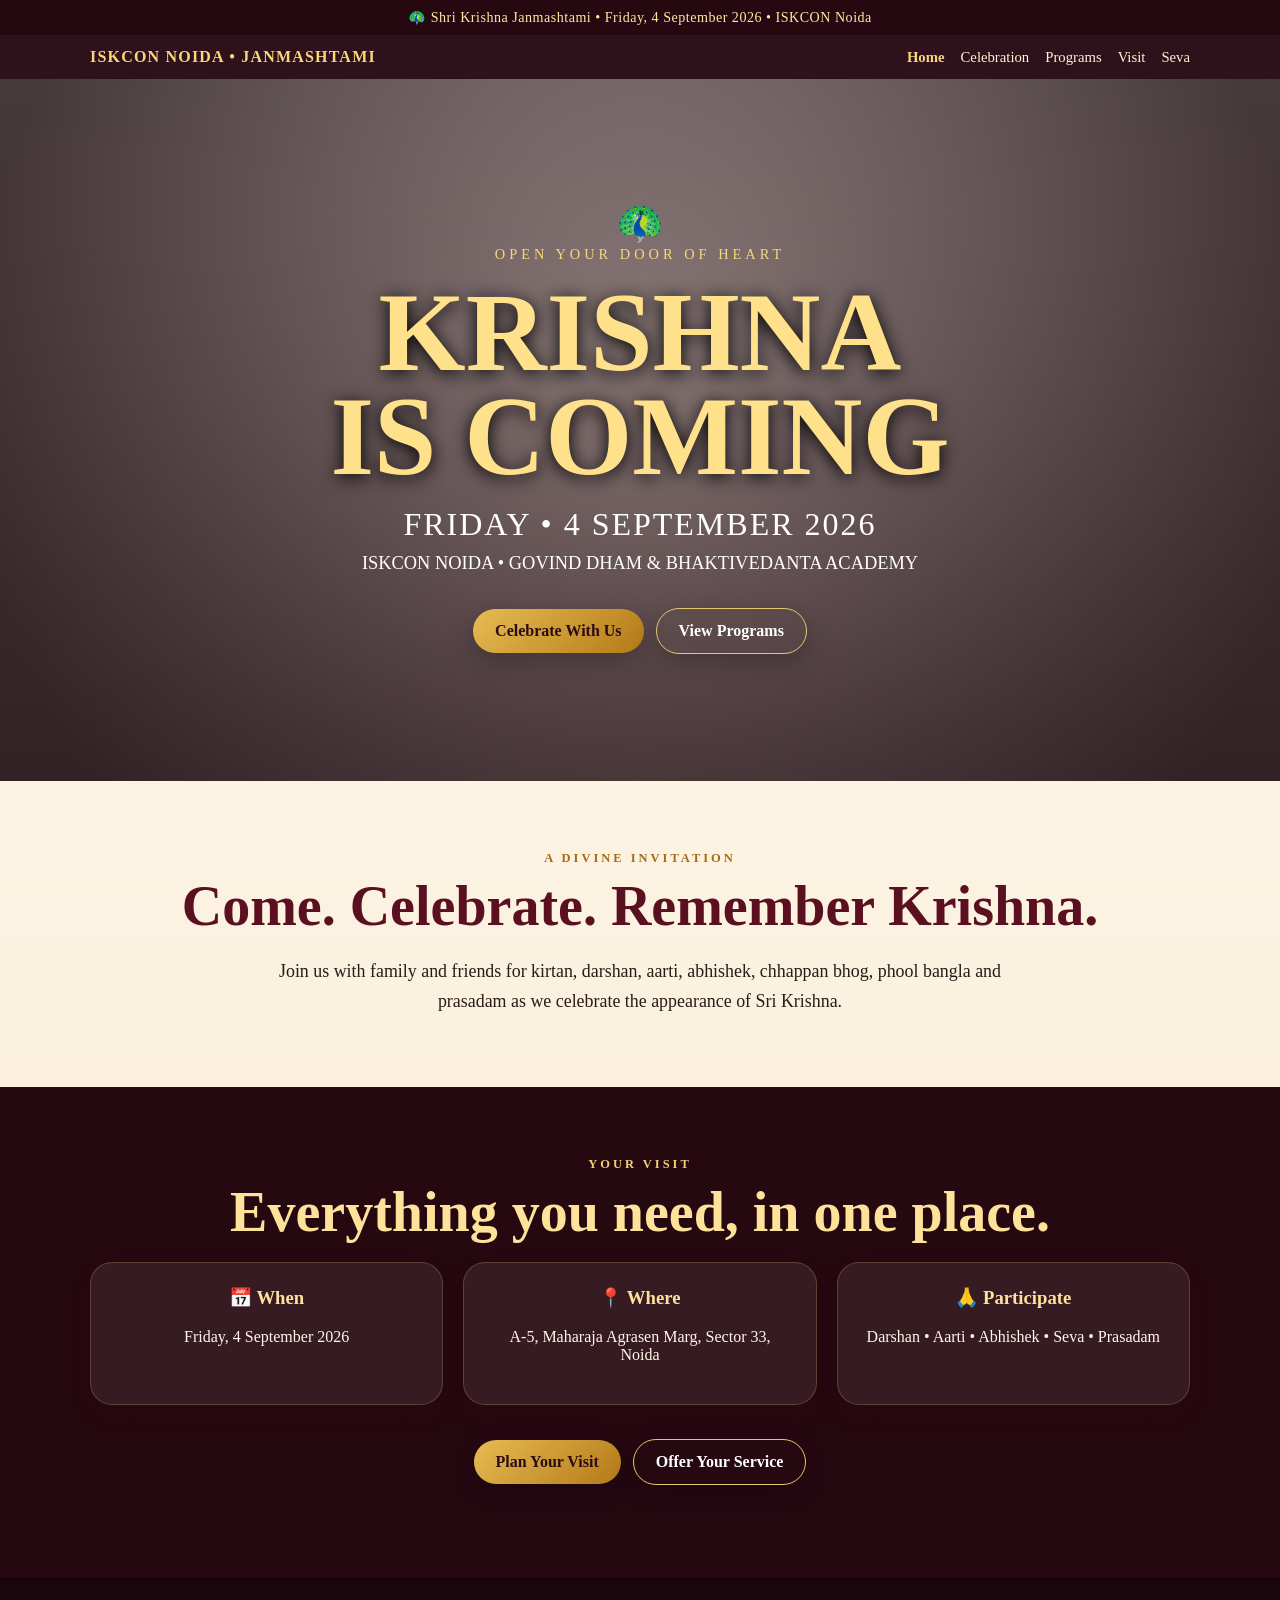
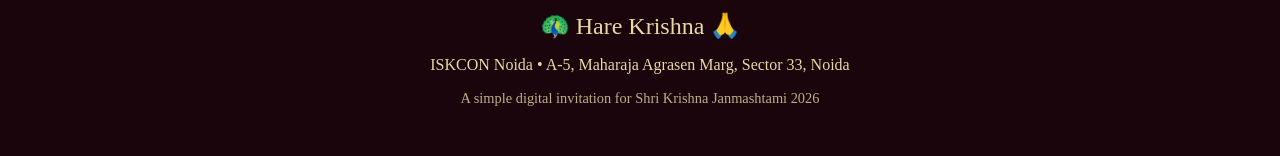
==== index.html @ 8eae0d27 "Add files via upload" ====
<!doctype html><html lang="en"><head><meta charset="utf-8"><meta name="viewport" content="width=device-width,initial-scale=1">
<title>Krishna Is Coming — Janmashtami 2026</title><meta name="description" content="Shri Krishna Janmashtami 2026 at ISKCON Noida — 4 September 2026.">
<link rel="stylesheet" href="style.css"></head><body><div class="topbar">🦚 Shri Krishna Janmashtami • Friday, 4 September 2026 • ISKCON Noida</div>
<nav><div class="container navin"><a class="brand" href="index.html">ISKCON NOIDA • JANMASHTAMI</a>
<div class="navlinks"><a href="index.html" style="color:#f6d77c;font-weight:700">Home</a><a href="celebration.html">Celebration</a><a href="programs.html">Programs</a><a href="visit.html">Visit</a><a href="seva.html">Seva</a></div></div></nav><section class="hero"><div class="hero-content">
<div class="peacock">🦚</div><div class="kicker">OPEN YOUR DOOR OF HEART</div>
<h1>KRISHNA<br>IS COMING</h1><div class="hero-date">FRIDAY • 4 SEPTEMBER 2026</div>
<div class="hero-place">ISKCON NOIDA • GOVIND DHAM & BHAKTIVEDANTA ACADEMY</div>
<a class="btn" href="celebration.html">Celebrate With Us</a><a class="btn alt" href="programs.html">View Programs</a>
</div></section>
<section class="section"><div class="container center"><div class="eyebrow">A divine invitation</div>
<h2>Come. Celebrate. Remember Krishna.</h2>
<p class="lead" style="margin:0 auto">Join us with family and friends for kirtan, darshan, aarti, abhishek, chhappan bhog, phool bangla and prasadam as we celebrate the appearance of Sri Krishna.</p>
</div></section>
<section class="section dark"><div class="container center"><div class="eyebrow">Your visit</div><h2>Everything you need, in one place.</h2>
<div class="grid"><div class="card"><h3>📅 When</h3><p>Friday, 4 September 2026</p></div><div class="card"><h3>📍 Where</h3><p>A-5, Maharaja Agrasen Marg, Sector 33, Noida</p></div><div class="card"><h3>🙏 Participate</h3><p>Darshan • Aarti • Abhishek • Seva • Prasadam</p></div></div>
<p style="margin-top:28px"><a class="btn" href="visit.html">Plan Your Visit</a><a class="btn alt" href="seva.html">Offer Your Service</a></p></div></section><footer><div class="container"><div style="font-size:1.5rem">🦚 Hare Krishna 🙏</div>
<p>ISKCON Noida • A-5, Maharaja Agrasen Marg, Sector 33, Noida</p>
<p class="small">A simple digital invitation for Shri Krishna Janmashtami 2026</p></div></footer></body></html>
---- style.css ----
:root{--maroon:#5a1020;--deep:#260811;--gold:#d8a83d;--cream:#fff7e7;--green:#173f38;--text:#2a1b17}
*{box-sizing:border-box}html{scroll-behavior:smooth}
body{margin:0;font-family:Georgia,"Times New Roman",serif;color:var(--text);background:linear-gradient(180deg,#fffaf0,#f7ead2)}
a{color:inherit}.container{width:min(1100px,92%);margin:auto}
.topbar{background:var(--deep);color:#ffe9a6;text-align:center;padding:9px;font-size:.88rem;letter-spacing:.5px}
nav{position:sticky;top:0;z-index:20;background:rgba(38,8,17,.96);backdrop-filter:blur(8px);color:#fff}
.navin{display:flex;align-items:center;justify-content:space-between;gap:18px;padding:13px 0}
.brand{font-weight:700;letter-spacing:1.2px;color:#f8d77a;text-decoration:none}
.navlinks{display:flex;gap:16px;flex-wrap:wrap;justify-content:flex-end}.navlinks a{text-decoration:none;font-size:.92rem;color:#fff4d4}
.hero{min-height:78vh;display:grid;place-items:center;text-align:center;position:relative;overflow:hidden;background:linear-gradient(180deg,rgba(31,6,15,.48),rgba(31,6,15,.7)),url("assets/temple.jpg") center/cover}
.hero:after{content:"";position:absolute;inset:0;background:radial-gradient(circle at 50% 45%,transparent 10%,rgba(15,3,8,.58) 90%)}
.hero-content{position:relative;z-index:1;color:white;padding:70px 15px}.peacock{font-size:2.4rem}
.kicker{letter-spacing:4px;color:#f6d77c;font-size:.9rem}h1{font-size:clamp(3rem,9vw,7rem);line-height:.92;margin:18px 0;color:#ffe08b;text-shadow:0 3px 18px #000}
.hero-date{font-size:clamp(1.3rem,3vw,2rem);letter-spacing:2px}.hero-place{font-size:1.15rem;margin:10px 0 28px}
.btn{display:inline-block;background:linear-gradient(135deg,#e7bb53,#b47a17);color:#2b0c12;text-decoration:none;font-weight:700;padding:13px 22px;border-radius:999px;margin:6px;box-shadow:0 8px 25px rgba(0,0,0,.25)}
.btn.alt{background:transparent;border:1px solid #e7c76d;color:#fff}
.section{padding:70px 0}.section.dark{background:var(--deep);color:#fff7e8}.section.green{background:var(--green);color:#fff}
.eyebrow{text-transform:uppercase;letter-spacing:3px;color:#a76a16;font-size:.78rem;font-weight:700}
.dark .eyebrow,.green .eyebrow{color:#f2cf76}h2{font-size:clamp(2rem,5vw,3.5rem);margin:8px 0 18px;color:var(--maroon)}
.dark h2,.green h2{color:#ffe29a}.lead{font-size:1.12rem;line-height:1.7;max-width:760px}
.grid{display:grid;grid-template-columns:repeat(3,1fr);gap:20px}
.card{background:rgba(255,255,255,.84);border:1px solid rgba(174,128,44,.28);border-radius:22px;padding:24px;box-shadow:0 10px 30px rgba(73,31,9,.08)}
.dark .card,.green .card{background:rgba(255,255,255,.08);border-color:rgba(255,221,137,.2)}
.card h3{margin-top:0;color:var(--maroon)}.dark .card h3,.green .card h3{color:#ffe29a}
.gallery{display:grid;grid-template-columns:repeat(4,1fr);gap:12px}.gallery img{width:100%;height:260px;object-fit:cover;border-radius:18px}
.timeline{display:grid;gap:18px}.event{display:grid;grid-template-columns:160px 1fr;gap:20px;align-items:start;background:#fffdf7;border-radius:20px;padding:20px;border-left:5px solid var(--gold);box-shadow:0 8px 24px rgba(67,28,8,.08)}
.event .date{font-weight:700;color:var(--maroon)}.event h3{margin:0 0 6px;color:var(--maroon)}.event p{margin:5px 0;line-height:1.55}
.qr{width:min(320px,80vw);border-radius:20px;background:white;padding:12px;display:block;margin:auto}
.quote{text-align:center;font-size:clamp(1.5rem,4vw,2.5rem);font-style:italic;color:#7c1f2f}
footer{background:#19050b;color:#ead7a4;text-align:center;padding:35px 15px}.small{font-size:.9rem;opacity:.8}
.pagehero{padding:85px 0;background:linear-gradient(135deg,#3a0d18,#7b1d2e);color:#fff;text-align:center}.pagehero h1{font-size:clamp(2.8rem,7vw,5rem);margin:0;color:#ffe09a}
.notice{background:#fff1c9;border:1px solid #dfb94f;border-radius:18px;padding:18px}.center{text-align:center}
@media(max-width:800px){.navin{align-items:flex-start;flex-direction:column}.navlinks{gap:9px}.grid{grid-template-columns:1fr}.gallery{grid-template-columns:repeat(2,1fr)}
.gallery img{height:190px}.event{grid-template-columns:1fr;gap:8px}.hero{min-height:82vh}}
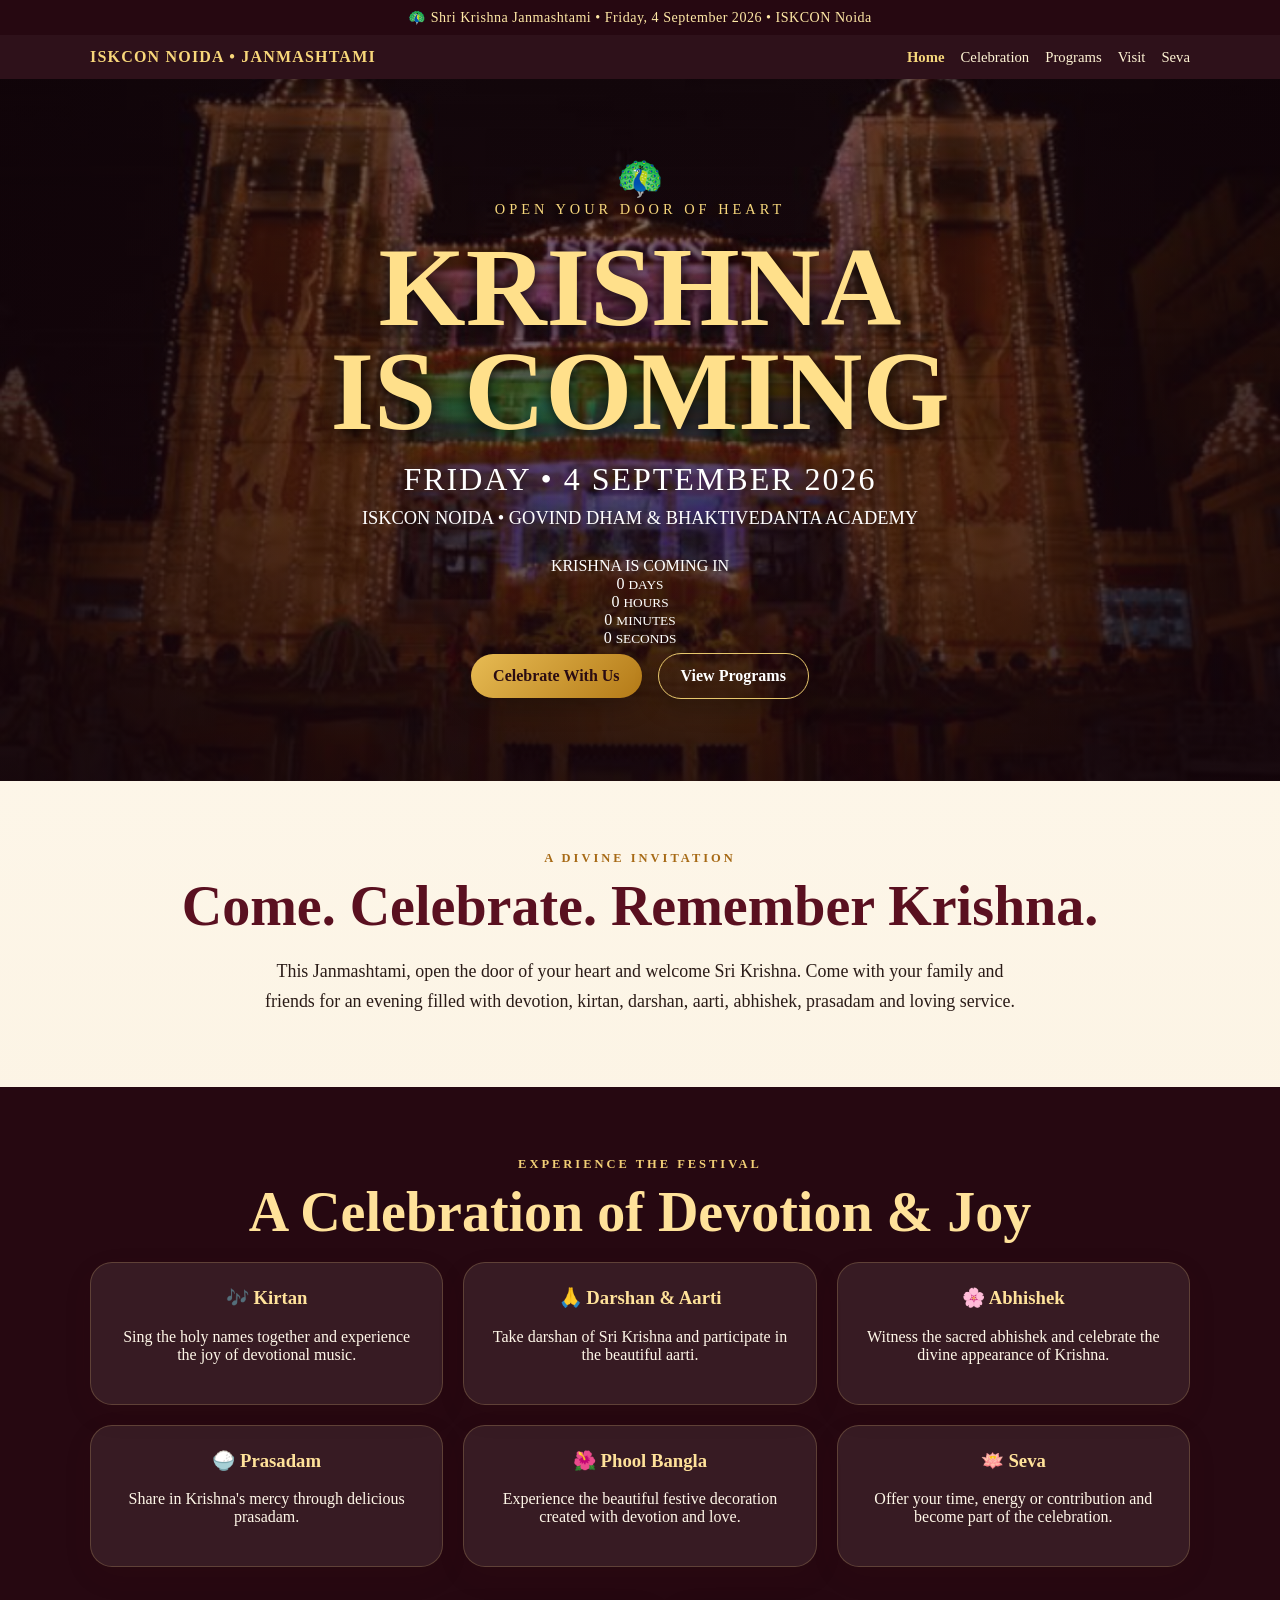
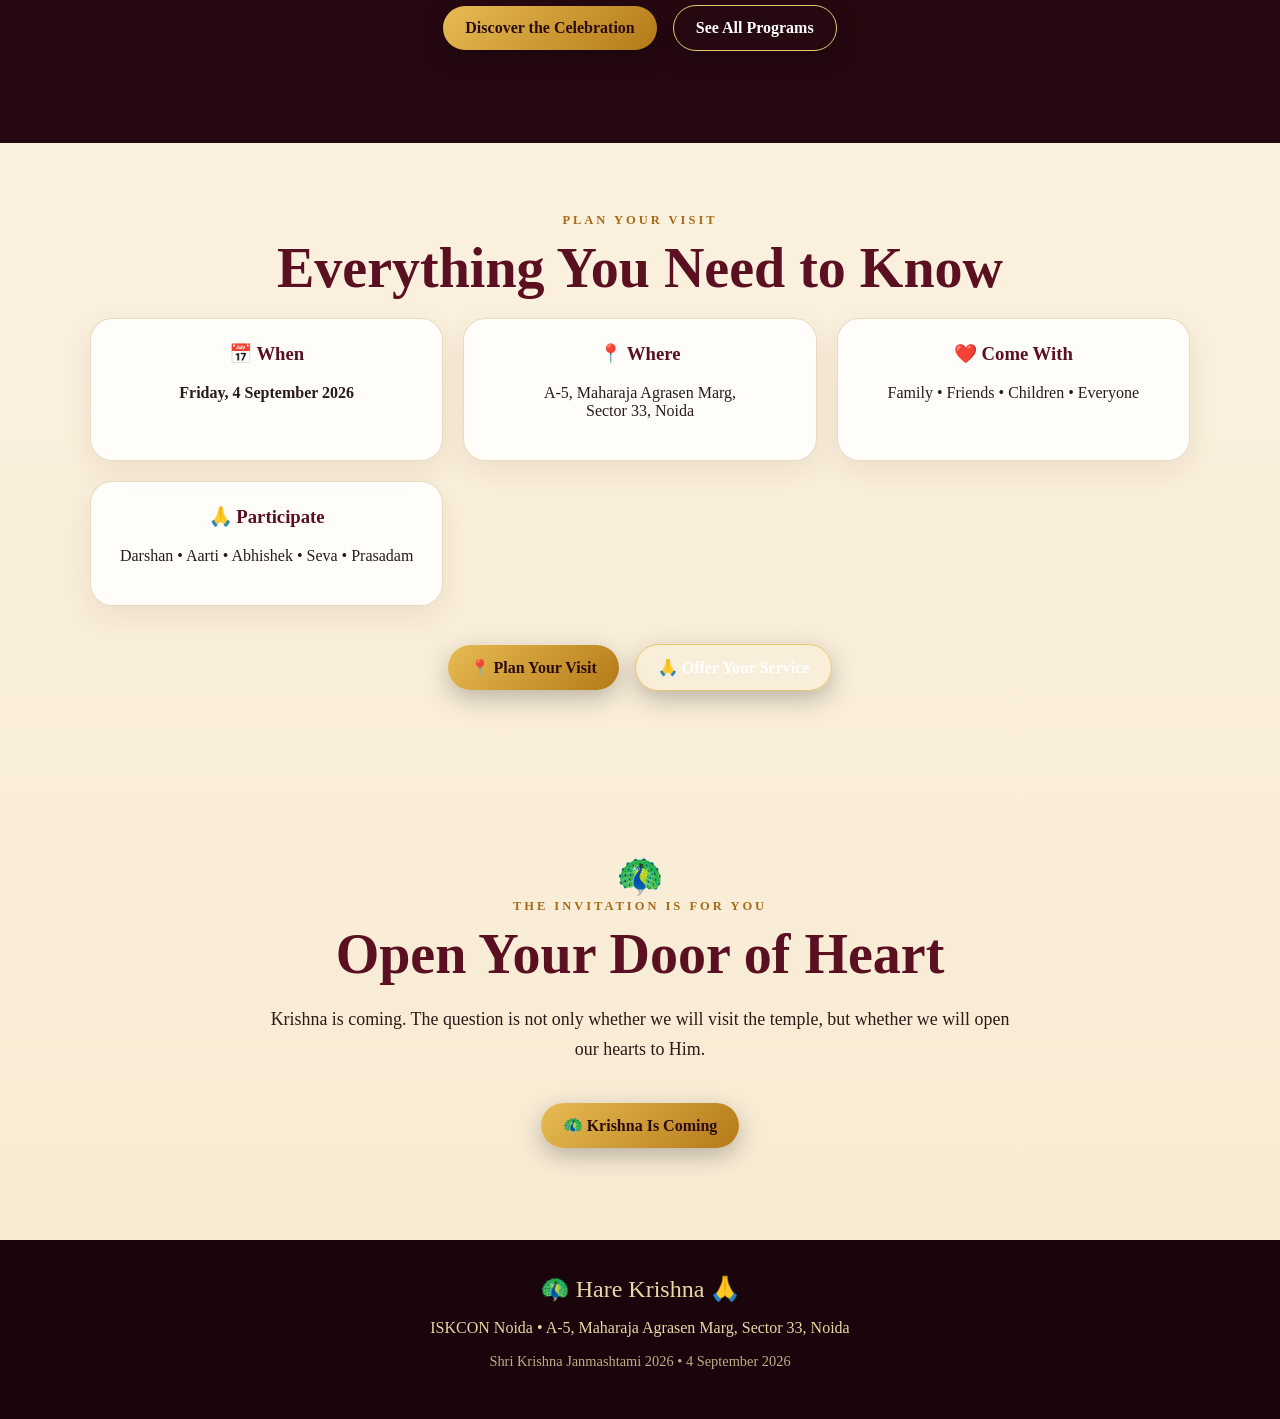
==== commit 3bd9958d: "Update index.html" ====
--- a/index.html
+++ b/index.html
@@ -1,19 +1,410 @@
-<!doctype html><html lang="en"><head><meta charset="utf-8"><meta name="viewport" content="width=device-width,initial-scale=1">
-<title>Krishna Is Coming — Janmashtami 2026</title><meta name="description" content="Shri Krishna Janmashtami 2026 at ISKCON Noida — 4 September 2026.">
-<link rel="stylesheet" href="style.css"></head><body><div class="topbar">🦚 Shri Krishna Janmashtami • Friday, 4 September 2026 • ISKCON Noida</div>
-<nav><div class="container navin"><a class="brand" href="index.html">ISKCON NOIDA • JANMASHTAMI</a>
-<div class="navlinks"><a href="index.html" style="color:#f6d77c;font-weight:700">Home</a><a href="celebration.html">Celebration</a><a href="programs.html">Programs</a><a href="visit.html">Visit</a><a href="seva.html">Seva</a></div></div></nav><section class="hero"><div class="hero-content">
-<div class="peacock">🦚</div><div class="kicker">OPEN YOUR DOOR OF HEART</div>
-<h1>KRISHNA<br>IS COMING</h1><div class="hero-date">FRIDAY • 4 SEPTEMBER 2026</div>
-<div class="hero-place">ISKCON NOIDA • GOVIND DHAM & BHAKTIVEDANTA ACADEMY</div>
-<a class="btn" href="celebration.html">Celebrate With Us</a><a class="btn alt" href="programs.html">View Programs</a>
-</div></section>
-<section class="section"><div class="container center"><div class="eyebrow">A divine invitation</div>
-<h2>Come. Celebrate. Remember Krishna.</h2>
-<p class="lead" style="margin:0 auto">Join us with family and friends for kirtan, darshan, aarti, abhishek, chhappan bhog, phool bangla and prasadam as we celebrate the appearance of Sri Krishna.</p>
-</div></section>
-<section class="section dark"><div class="container center"><div class="eyebrow">Your visit</div><h2>Everything you need, in one place.</h2>
-<div class="grid"><div class="card"><h3>📅 When</h3><p>Friday, 4 September 2026</p></div><div class="card"><h3>📍 Where</h3><p>A-5, Maharaja Agrasen Marg, Sector 33, Noida</p></div><div class="card"><h3>🙏 Participate</h3><p>Darshan • Aarti • Abhishek • Seva • Prasadam</p></div></div>
-<p style="margin-top:28px"><a class="btn" href="visit.html">Plan Your Visit</a><a class="btn alt" href="seva.html">Offer Your Service</a></p></div></section><footer><div class="container"><div style="font-size:1.5rem">🦚 Hare Krishna 🙏</div>
-<p>ISKCON Noida • A-5, Maharaja Agrasen Marg, Sector 33, Noida</p>
-<p class="small">A simple digital invitation for Shri Krishna Janmashtami 2026</p></div></footer></body></html>+<!doctype html>
+<html lang="en">
+<head>
+<meta charset="utf-8">
+<meta name="viewport" content="width=device-width,initial-scale=1">
+
+<title>Krishna Is Coming — Janmashtami 2026 | ISKCON Noida</title>
+
+<meta name="description" content="Shri Krishna Janmashtami 2026 at ISKCON Noida. Friday, 4 September 2026. Celebrate with kirtan, darshan, aarti, abhishek, prasadam and seva.">
+
+<link rel="stylesheet" href="style.css">
+</head>
+
+<body>
+
+<!-- TOP BAR -->
+<div class="topbar">
+🦚 Shri Krishna Janmashtami • Friday, 4 September 2026 • ISKCON Noida
+</div>
+
+
+<!-- NAVIGATION -->
+<nav>
+<div class="container navin">
+
+<a class="brand" href="index.html">
+ISKCON NOIDA • JANMASHTAMI
+</a>
+
+<div class="navlinks">
+<a href="index.html" style="color:#f6d77c;font-weight:700">Home</a>
+<a href="celebration.html">Celebration</a>
+<a href="programs.html">Programs</a>
+<a href="visit.html">Visit</a>
+<a href="seva.html">Seva</a>
+</div>
+
+</div>
+</nav>
+
+
+<!-- HERO -->
+<section class="hero">
+
+<div class="hero-content">
+
+<div class="peacock">🦚</div>
+
+<div class="kicker">
+OPEN YOUR DOOR OF HEART
+</div>
+
+<h1>
+KRISHNA<br>
+IS COMING
+</h1>
+
+<div class="hero-date">
+FRIDAY • 4 SEPTEMBER 2026
+</div>
+
+<div class="hero-place">
+ISKCON NOIDA • GOVIND DHAM & BHAKTIVEDANTA ACADEMY
+</div>
+
+
+<!-- COUNTDOWN -->
+<div class="countdown-title">
+KRISHNA IS COMING IN
+</div>
+
+<div class="countdown" id="countdown">
+
+<div class="count-box">
+<span id="days">--</span>
+<small>DAYS</small>
+</div>
+
+<div class="count-box">
+<span id="hours">--</span>
+<small>HOURS</small>
+</div>
+
+<div class="count-box">
+<span id="minutes">--</span>
+<small>MINUTES</small>
+</div>
+
+<div class="count-box">
+<span id="seconds">--</span>
+<small>SECONDS</small>
+</div>
+
+</div>
+
+
+<div class="hero-buttons">
+
+<a class="btn" href="celebration.html">
+Celebrate With Us
+</a>
+
+<a class="btn alt" href="programs.html">
+View Programs
+</a>
+
+</div>
+
+</div>
+
+</section>
+
+
+
+<!-- WELCOME -->
+<section class="section">
+
+<div class="container center">
+
+<div class="eyebrow">
+A DIVINE INVITATION
+</div>
+
+<h2>
+Come. Celebrate. Remember Krishna.
+</h2>
+
+<p class="lead" style="margin:0 auto">
+This Janmashtami, open the door of your heart and welcome Sri Krishna.
+Come with your family and friends for an evening filled with devotion,
+kirtan, darshan, aarti, abhishek, prasadam and loving service.
+</p>
+
+</div>
+
+</section>
+
+
+
+<!-- FESTIVAL HIGHLIGHTS -->
+<section class="section dark">
+
+<div class="container center">
+
+<div class="eyebrow">
+EXPERIENCE THE FESTIVAL
+</div>
+
+<h2>
+A Celebration of Devotion & Joy
+</h2>
+
+
+<div class="grid">
+
+<div class="card">
+<h3>🎶 Kirtan</h3>
+<p>
+Sing the holy names together and experience the joy of devotional music.
+</p>
+</div>
+
+
+<div class="card">
+<h3>🙏 Darshan & Aarti</h3>
+<p>
+Take darshan of Sri Krishna and participate in the beautiful aarti.
+</p>
+</div>
+
+
+<div class="card">
+<h3>🌸 Abhishek</h3>
+<p>
+Witness the sacred abhishek and celebrate the divine appearance of Krishna.
+</p>
+</div>
+
+
+<div class="card">
+<h3>🍚 Prasadam</h3>
+<p>
+Share in Krishna's mercy through delicious prasadam.
+</p>
+</div>
+
+
+<div class="card">
+<h3>🌺 Phool Bangla</h3>
+<p>
+Experience the beautiful festive decoration created with devotion and love.
+</p>
+</div>
+
+
+<div class="card">
+<h3>🪷 Seva</h3>
+<p>
+Offer your time, energy or contribution and become part of the celebration.
+</p>
+</div>
+
+</div>
+
+
+<p style="margin-top:32px">
+
+<a class="btn" href="celebration.html">
+Discover the Celebration
+</a>
+
+<a class="btn alt" href="programs.html">
+See All Programs
+</a>
+
+</p>
+
+</div>
+
+</section>
+
+
+
+<!-- VISIT INFORMATION -->
+<section class="section">
+
+<div class="container center">
+
+<div class="eyebrow">
+PLAN YOUR VISIT
+</div>
+
+<h2>
+Everything You Need to Know
+</h2>
+
+
+<div class="grid">
+
+<div class="card">
+<h3>📅 When</h3>
+<p>
+<strong>Friday, 4 September 2026</strong>
+</p>
+</div>
+
+
+<div class="card">
+<h3>📍 Where</h3>
+<p>
+A-5, Maharaja Agrasen Marg,<br>
+Sector 33, Noida
+</p>
+</div>
+
+
+<div class="card">
+<h3>❤️ Come With</h3>
+<p>
+Family • Friends • Children • Everyone
+</p>
+</div>
+
+
+<div class="card">
+<h3>🙏 Participate</h3>
+<p>
+Darshan • Aarti • Abhishek • Seva • Prasadam
+</p>
+</div>
+
+</div>
+
+
+<p style="margin-top:32px">
+
+<a class="btn" href="visit.html">
+📍 Plan Your Visit
+</a>
+
+<a class="btn alt" href="seva.html">
+🙏 Offer Your Service
+</a>
+
+</p>
+
+</div>
+
+</section>
+
+
+
+<!-- FINAL INVITATION -->
+<section class="section invitation-section">
+
+<div class="container center">
+
+<div class="peacock">
+🦚
+</div>
+
+<div class="eyebrow">
+THE INVITATION IS FOR YOU
+</div>
+
+<h2>
+Open Your Door of Heart
+</h2>
+
+<p class="lead" style="margin:0 auto">
+Krishna is coming.
+The question is not only whether we will visit the temple,
+but whether we will open our hearts to Him.
+</p>
+
+
+<p style="margin-top:32px">
+
+<a class="btn" href="celebration.html">
+🦚 Krishna Is Coming
+</a>
+
+</p>
+
+</div>
+
+</section>
+
+
+
+<!-- FOOTER -->
+<footer>
+
+<div class="container">
+
+<div style="font-size:1.5rem">
+🦚 Hare Krishna 🙏
+</div>
+
+<p>
+ISKCON Noida • A-5, Maharaja Agrasen Marg, Sector 33, Noida
+</p>
+
+<p class="small">
+Shri Krishna Janmashtami 2026 • 4 September 2026
+</p>
+
+</div>
+
+</footer>
+
+
+
+<!-- COUNTDOWN SCRIPT -->
+<script>
+
+function updateCountdown() {
+
+const eventDate = new Date("September 4, 2026 00:00:00").getTime();
+
+const now = new Date().getTime();
+
+const difference = eventDate - now;
+
+
+if (difference <= 0) {
+
+document.getElementById("days").innerText = "0";
+document.getElementById("hours").innerText = "0";
+document.getElementById("minutes").innerText = "0";
+document.getElementById("seconds").innerText = "0";
+
+return;
+
+}
+
+
+const days = Math.floor(difference / (1000 * 60 * 60 * 24));
+
+const hours = Math.floor(
+(difference % (1000 * 60 * 60 * 24)) /
+(1000 * 60 * 60)
+);
+
+const minutes = Math.floor(
+(difference % (1000 * 60 * 60)) /
+(1000 * 60)
+);
+
+const seconds = Math.floor(
+(difference % (1000 * 60)) / 1000
+);
+
+
+document.getElementById("days").innerText = days;
+document.getElementById("hours").innerText = hours;
+document.getElementById("minutes").innerText = minutes;
+document.getElementById("seconds").innerText = seconds;
+
+}
+
+
+updateCountdown();
+
+setInterval(updateCountdown, 1000);
+
+</script>
+
+</body>
+</html>
